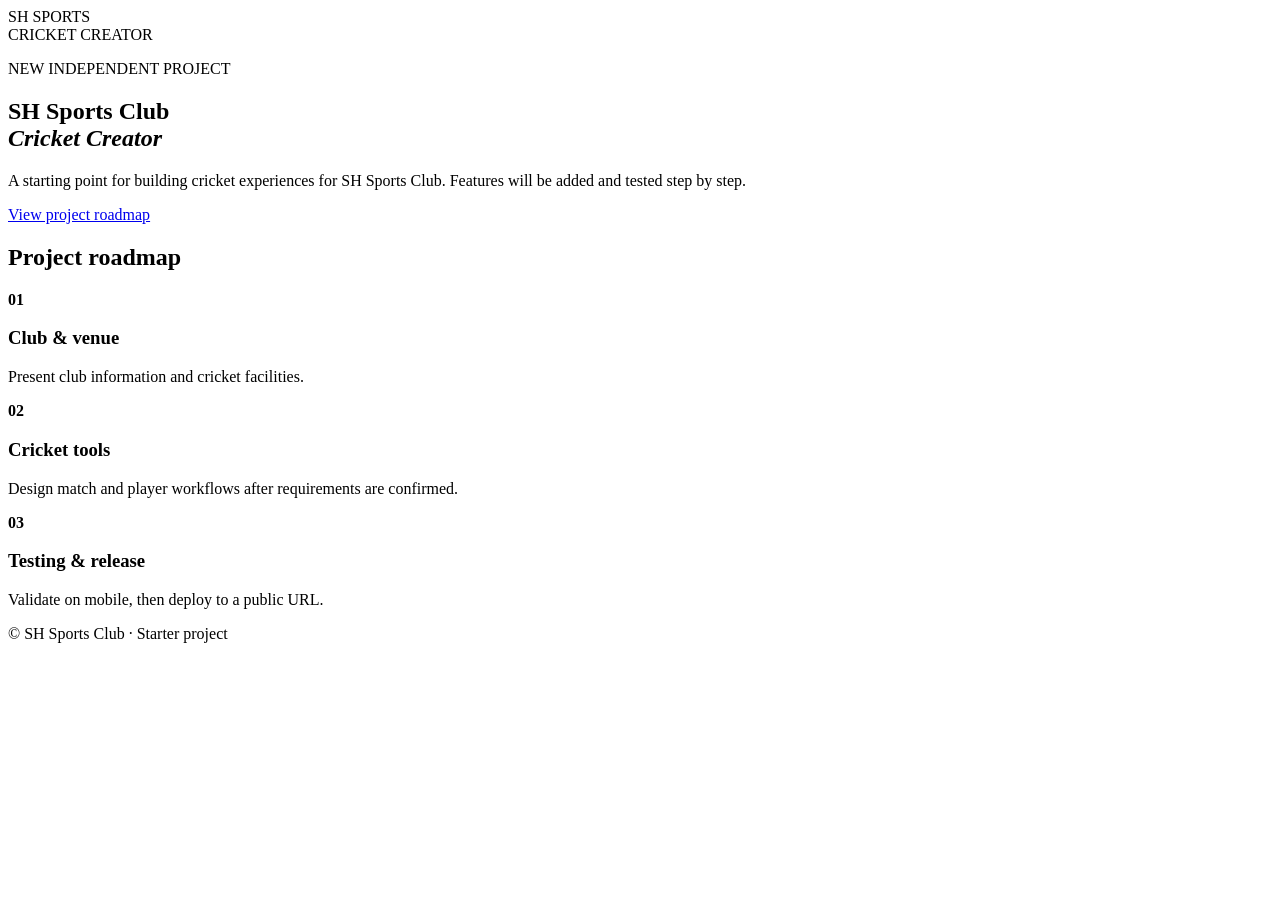
==== index.html @ 1f628036 "Initialize independent cricket creator starter: index.html" ====
<!doctype html>
<html lang="en">
<head>
  <meta charset="utf-8">
  <meta name="viewport" content="width=device-width,initial-scale=1">
  <meta name="theme-color" content="#101a2d">
  <title>SH Sports Club Cricket Creator</title>
  <link rel="stylesheet" href="styles.css">
</head>
<body>
  <main class="container">
    <header class="header"><div class="brand">SH <span>SPORTS</span></div><span class="tag">CRICKET CREATOR</span></header>
    <section class="hero">
      <p class="eyebrow">NEW INDEPENDENT PROJECT</p>
      <h1>SH Sports Club<br><em>Cricket Creator</em></h1>
      <p class="intro">A starting point for building cricket experiences for SH Sports Club. Features will be added and tested step by step.</p>
      <a class="action" href="#roadmap">View project roadmap</a>
    </section>
    <section id="roadmap" class="section">
      <h2>Project roadmap</h2>
      <div class="cards">
        <article><strong>01</strong><h3>Club & venue</h3><p>Present club information and cricket facilities.</p></article>
        <article><strong>02</strong><h3>Cricket tools</h3><p>Design match and player workflows after requirements are confirmed.</p></article>
        <article><strong>03</strong><h3>Testing & release</h3><p>Validate on mobile, then deploy to a public URL.</p></article>
      </div>
    </section>
    <footer>© <span id="year"></span> SH Sports Club · Starter project</footer>
  </main>
  <script src="script.js"></script>
</body>
</html>
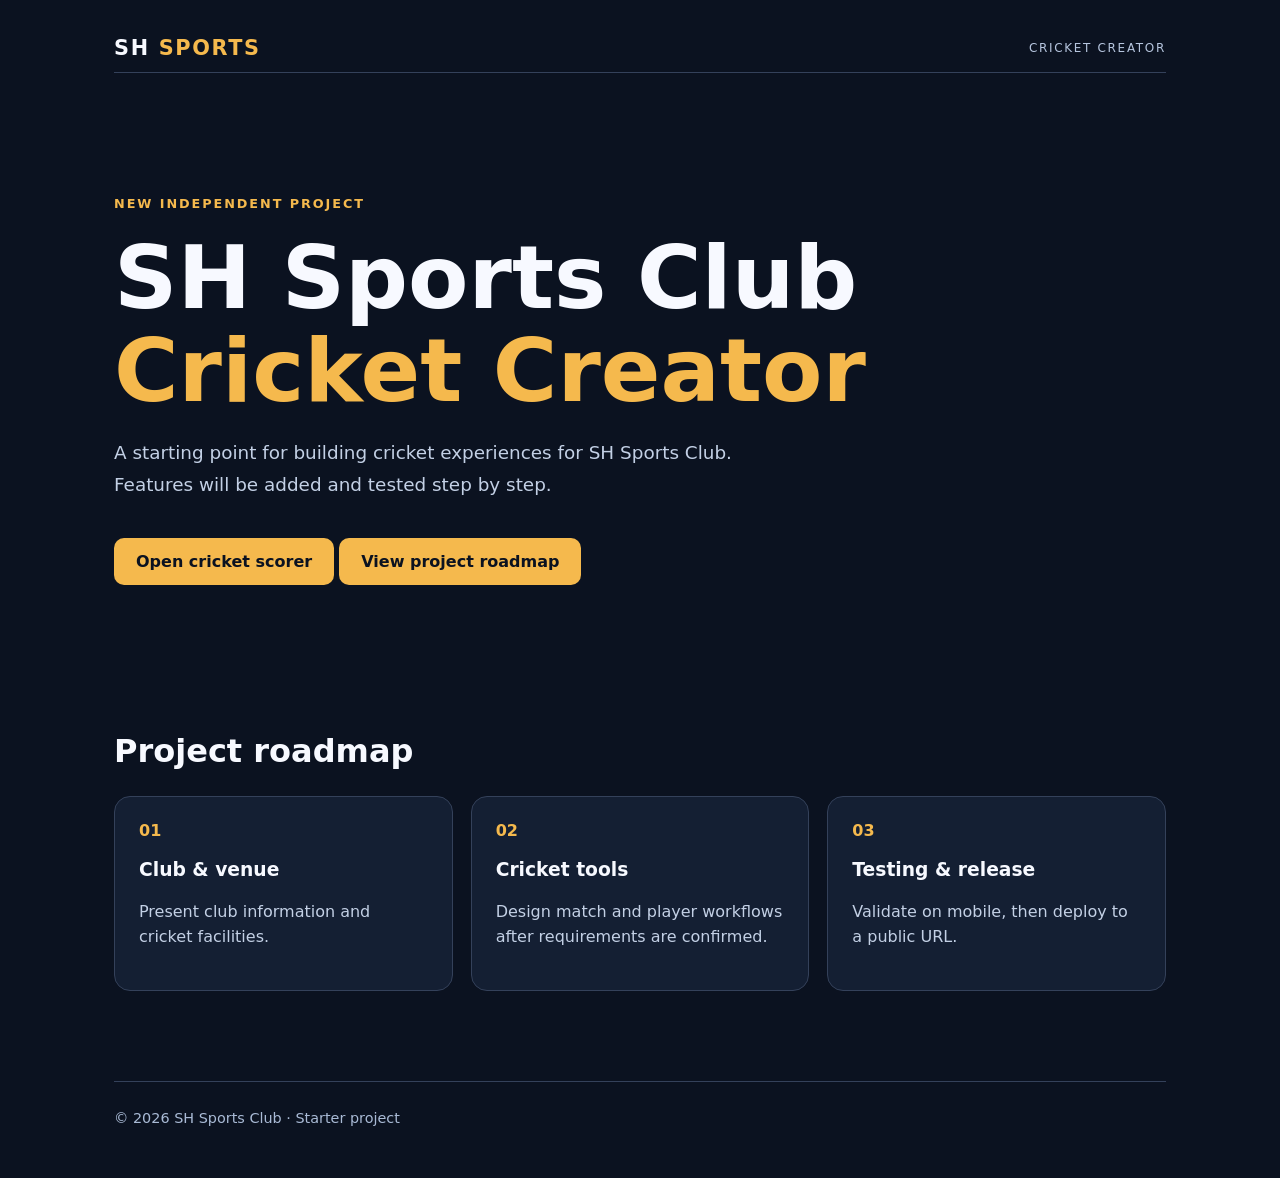
==== commit 7d47f3b7: "Link cricket scorer from landing page" ====
--- a/index.html
+++ b/index.html
@@ -14,7 +14,7 @@
       <p class="eyebrow">NEW INDEPENDENT PROJECT</p>
       <h1>SH Sports Club<br><em>Cricket Creator</em></h1>
       <p class="intro">A starting point for building cricket experiences for SH Sports Club. Features will be added and tested step by step.</p>
-      <a class="action" href="#roadmap">View project roadmap</a>
+      <a class="action" href="scorer.html">Open cricket scorer</a> <a class="action" href="#roadmap">View project roadmap</a>
     </section>
     <section id="roadmap" class="section">
       <h2>Project roadmap</h2>
--- a/styles.css
+++ b/styles.css
@@ -0,0 +1 @@
+:root{color-scheme:dark;font-family:system-ui,-apple-system,Segoe UI,sans-serif;background:#0b1220;color:#f7f9ff}*{box-sizing:border-box}html{scroll-behavior:smooth}body{margin:0}.container{max-width:1100px;margin:auto;padding:24px}.header{display:flex;justify-content:space-between;align-items:center;gap:16px;padding:12px 0;border-bottom:1px solid #34415a}.brand{font-size:1.3rem;font-weight:900;letter-spacing:.08em}.brand span{color:#f5b94d}.tag{font-size:.75rem;letter-spacing:.14em;color:#b6c5de}.hero{padding:110px 0 90px}.eyebrow{color:#f5b94d;font-weight:700;letter-spacing:.15em;font-size:.8rem}h1{font-size:clamp(2.5rem,7vw,5.5rem);line-height:1.06;margin:20px 0}h1 em{color:#f5b94d;font-style:normal}.intro{max-width:620px;color:#c3d0e5;font-size:1.15rem;line-height:1.7}.action{display:inline-block;background:#f5b94d;color:#0b1220;text-decoration:none;font-weight:800;padding:14px 22px;border-radius:10px;margin-top:20px}.section{padding:30px 0 90px}h2{font-size:2rem}.cards{display:grid;grid-template-columns:repeat(3,minmax(0,1fr));gap:18px}article{padding:24px;border:1px solid #34415a;border-radius:16px;background:#141f33}article strong{color:#f5b94d}article p{color:#c3d0e5;line-height:1.6}footer{border-top:1px solid #34415a;padding:28px 0;color:#a9bad5;font-size:.9rem}@media(max-width:700px){.container{padding:18px}.hero{padding:70px 0}.cards{grid-template-columns:1fr}.tag{font-size:.6rem}}
